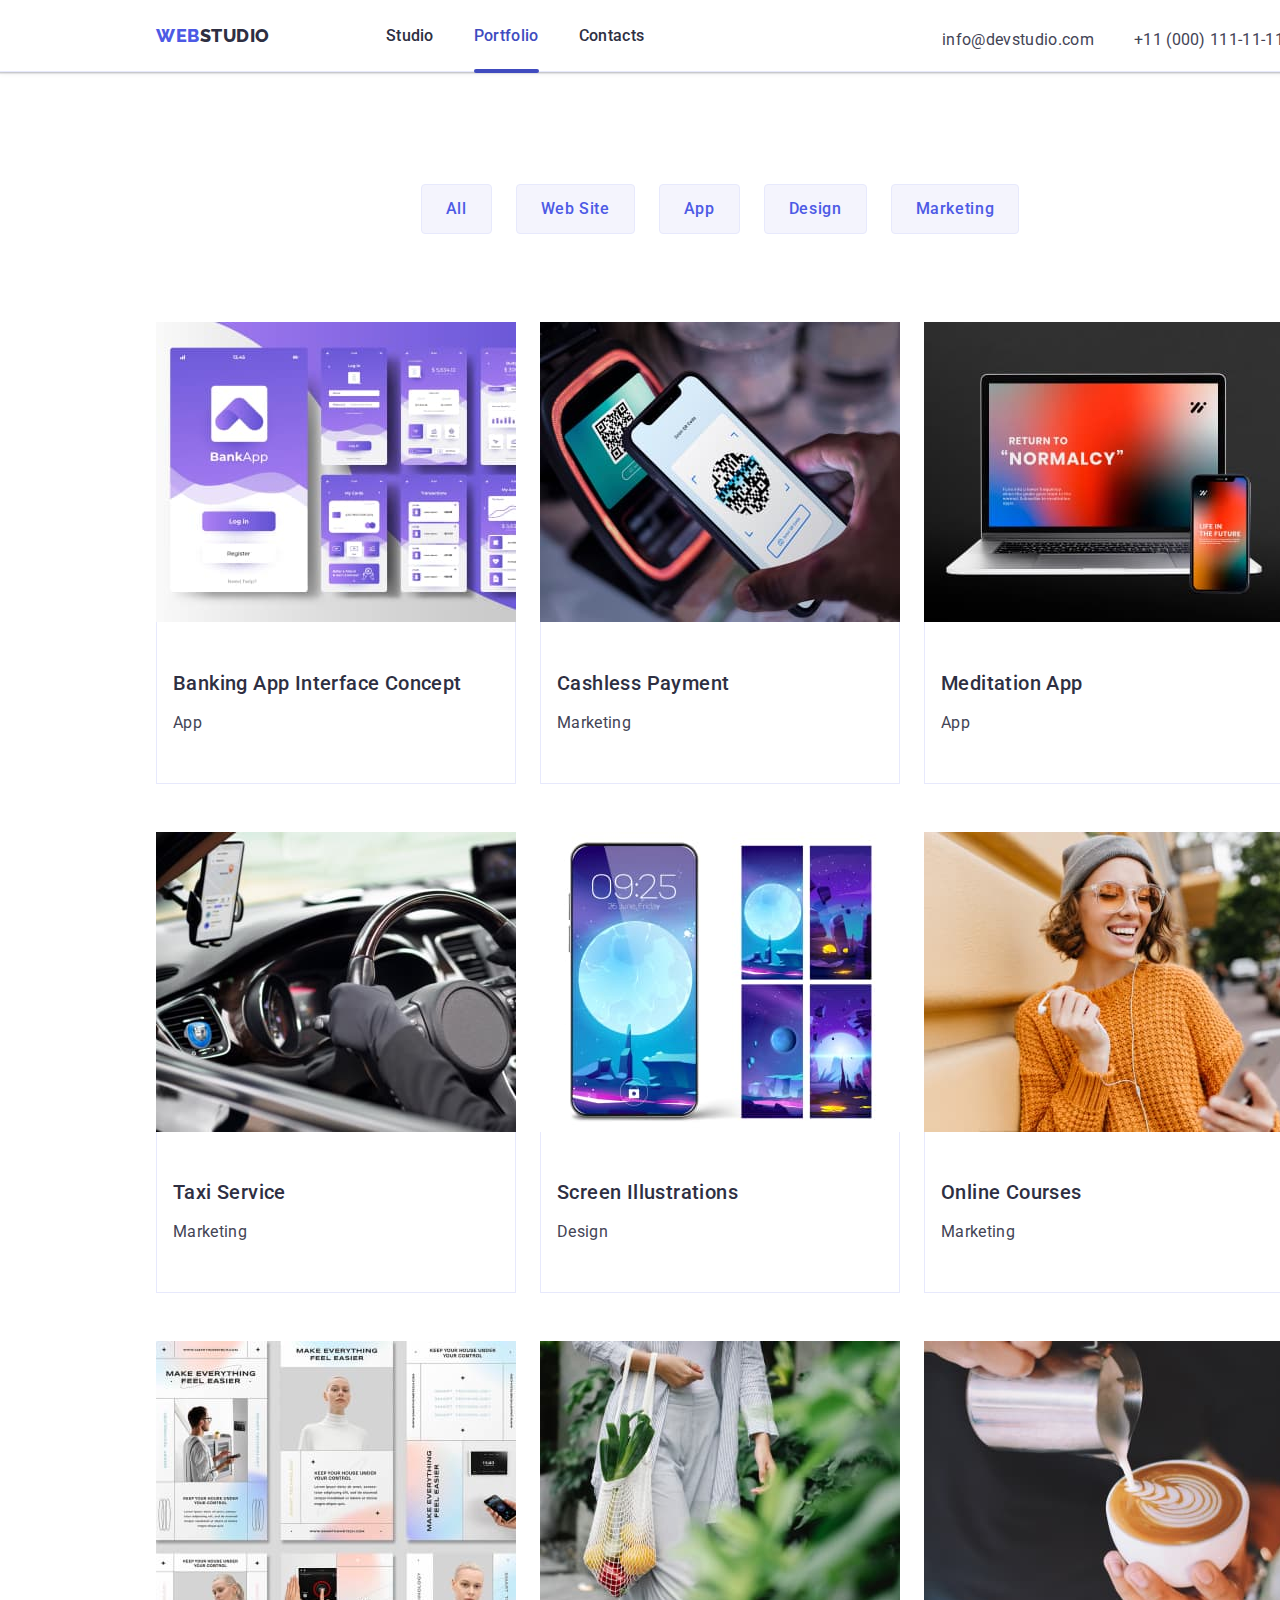
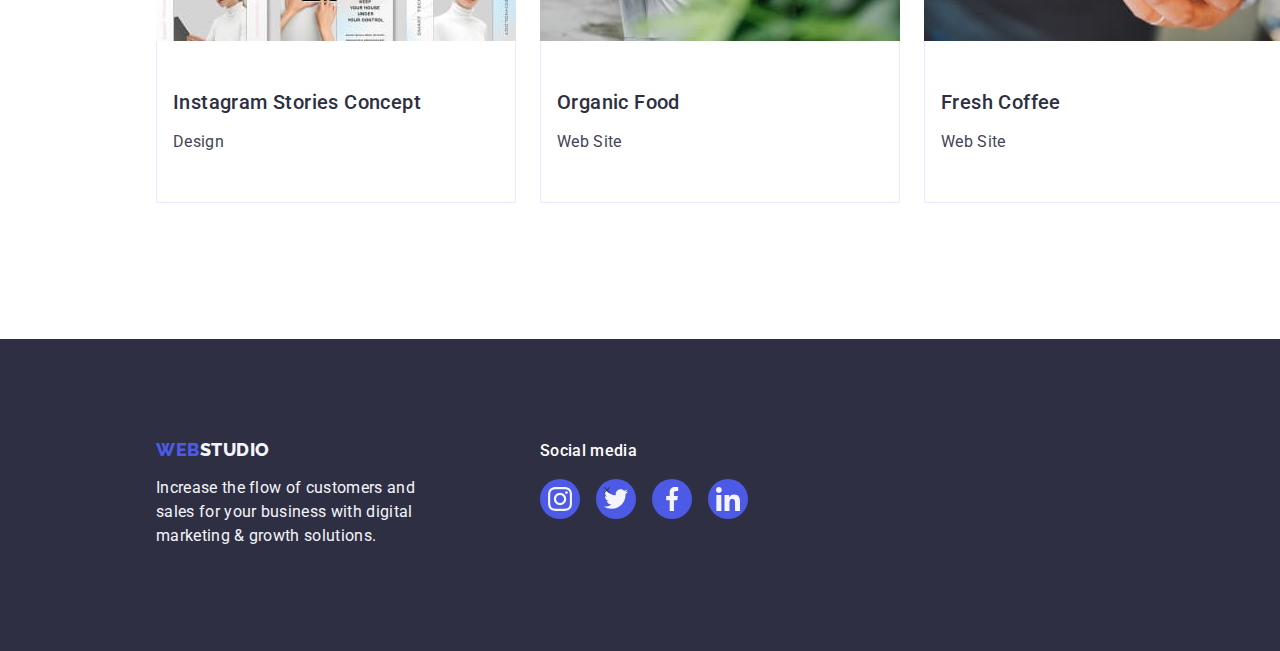
==== portfolio.html @ 0dc5b6ca "Initial commit" ====
<!DOCTYPE html>
<html lang="en">
   <head>
      <meta charset="UTF-8" />
      <meta name="viewport" content="width=device-width, initial-scale=1.0" />
      <link
         rel="stylesheet"
         href="https://cdnjs.cloudflare.com/ajax/libs/modern-normalize/1.0.0/modern-normalize.min.css"
      />
      <link rel="preconnect" href="https://fonts.gstatic.com" />
      <link rel="preconnect" href="https://fonts.googleapis.com" />
      <link rel="preconnect" href="https://fonts.gstatic.com" crossorigin />
      <link
         href="https://fonts.googleapis.com/css2?family=Raleway:wght@700&family=Roboto:wght@400;500;700;900&display=swap"
         rel="stylesheet"
      />
      <link rel="stylesheet" href="./css/style.css" />
      <title>Portfolio</title>
   </head>
   <body>
      <!-- Header -->
      <header class="header-section">
         <div class="header-container container">
            <nav class="nav-links">
               <!-- Logo -->
               <a class="logo link nav-logo" href="./index.html"
                  >Web<span class="logo-span-header">Studio</span></a
               >
               <!-- Navigation Menu -->
               <ul class="list nav-list">
                  <li>
                     <a class="nav-link link " href="./index.html">Studio</a>
                  </li>
                  <li>
                     <a class="nav-link link nav-link-active" href="./portfolio.html"
                        >Portfolio</a
                     >
                  </li>
                  <li>
                     <a class="nav-link link" href="">Contacts</a>
                  </li>
               </ul>
            </nav>
            <!-- Contacts -->
            <address class="contacts-address">
               <ul class="list contact-list">
                  <li>
                     <a class="contacts link" href="mailto:info@devstudio.com"
                        >info@devstudio.com</a
                     >
                  </li>
                  <li>
                     <a class="contacts link" href="tel:+110001111111"
                        >+11 (000) 111-11-11</a
                     >
                  </li>
               </ul>
            </address>
         </div>
      </header>
      <main>
         <section class="main-section">
            <div class="container">
               <h1 class="section-one-portfolio visually-hidden">Section 1</h1>
               <!-- Filters -->

               <ul class="filter-button-list list nav-buttons">
                  <li>
                     <button class="filter-button" type="button">All</button>
                  </li>
                  <li>
                     <button class="filter-button" type="button">
                        Web Site
                     </button>
                  </li>
                  <li>
                     <button class="filter-button" type="button">App</button>
                  </li>
                  <li>
                     <button class="filter-button" type="button">Design</button>
                  </li>
                  <li>
                     <button class="filter-button" type="button">
                        Marketing
                     </button>
                  </li>
               </ul>

               <!-- Row 1 -->

               <ul class="project-list list project-container">
                  <li class="project-card">
                     <a class="project-link link" href="">
                        <div class="card-div">
                           <img
                           src="./images/interface.jpg"
                           alt="interface"
                           width="360"
                        />
                        <p class="card-paragraph">14 Stylish and User-Friendly App Design Concepts · Task Manager App · Calorie Tracker App · Exotic Fruit Ecommerce App · Cloud Storage App</p>
                        </div>
                        <div class="project-description">
                           <h2 class="project-field">
                              Banking App Interface Concept
                           </h2>
                           <p class="project-type">App</p>
                        </div>
                     </a>
                  </li>
                  <li class="project-card">
                     <a class="project-link link" href="">
                        <div class="card-div">
                        <img
                           src="./images/payment.jpg"
                           alt="payment"
                           width="360"
                        />
                        <p class="card-paragraph">14 Stylish and User-Friendly App Design Concepts · Task Manager App · Calorie Tracker App · Exotic Fruit Ecommerce App · Cloud Storage App</p>
                     </div>
                        <div class="project-description">
                           <h2 class="project-field">Cashless Payment</h2>
                           <p class="project-type">Marketing</p>
                        </div>
                     </a>
                  </li>

                  <li class="project-card">
                     <a class="project-link link" href="">
                        <div class="card-div">
                        <img
                           src="./images/meditation-app.jpg"
                           alt="meditation-app"
                           width="360"
                        />
                        <p class="card-paragraph">14 Stylish and User-Friendly App Design Concepts · Task Manager App · Calorie Tracker App · Exotic Fruit Ecommerce App · Cloud Storage App</p>
                     </div>
                        <div class="project-description">
                           <h2 class="project-field">Meditation App</h2>
                           <p class="project-type">App</p>
                        </div>
                     </a>
                  </li>

                  <!-- Row 2 -->

                  <li class="project-card">
                     <a class="project-link link" href="">
                        <div class="card-div">
                        <img
                           src="./images/taxi-service.jpg"
                           alt="taxi-service"
                           width="360"
                        />
                        <p class="card-paragraph">14 Stylish and User-Friendly App Design Concepts · Task Manager App · Calorie Tracker App · Exotic Fruit Ecommerce App · Cloud Storage App</p>
                     </div>
                        <div class="project-description">
                           <h2 class="project-field">Taxi Service</h2>
                           <p class="project-type">Marketing</p>
                        </div>
                     </a>
                  </li>
                  <li class="project-card">
                     <a class="project-link link" href="">
                        <div class="card-div">
                        <img
                           src="./images/screen-illustrations.jpg"
                           alt="screen-illustrations"
                           width="360"
                        />
                        <p class="card-paragraph">14 Stylish and User-Friendly App Design Concepts · Task Manager App · Calorie Tracker App · Exotic Fruit Ecommerce App · Cloud Storage App</p>
                     </div>
                        <div class="project-description">
                           <h2 class="project-field">Screen Illustrations</h2>
                           <p class="project-type">Design</p>
                        </div>
                     </a>
                  </li>
                  <li class="project-card">
                     <a class="project-link link" href="">
                        <div class="card-div">
                        <img
                           src="./images/online-courses.jpg"
                           alt="online-courses"
                           width="360"
                        />
                        <p class="card-paragraph">14 Stylish and User-Friendly App Design Concepts · Task Manager App · Calorie Tracker App · Exotic Fruit Ecommerce App · Cloud Storage App</p>
                     </div>
                        <div class="project-description">
                           <h2 class="project-field">Online Courses</h2>
                           <p class="project-type">Marketing</p>
                        </div>
                     </a>
                  </li>

                  <!-- Row 3 -->

                  <li class="project-card">
                     <a class="project-link link" href="">
                        <div class="card-div">
                        <img
                           src="./images/insta-stories.jpg"
                           alt="insta-stories"
                           width="360"
                        />
                        <p class="card-paragraph">14 Stylish and User-Friendly App Design Concepts · Task Manager App · Calorie Tracker App · Exotic Fruit Ecommerce App · Cloud Storage App</p>
                     </div>
                        <div class="project-description">
                           <h2 class="project-field">
                              Instagram Stories Concept
                           </h2>
                           <p class="project-type">Design</p>
                        </div>
                     </a>
                  </li>
                  <li class="project-card">
                     <a class="project-link link" href="">
                        <div class="card-div">
                        <img
                           src="./images/organic-food.jpg"
                           alt="organic-food"
                           width="360"
                        />
                        <p class="card-paragraph">14 Stylish and User-Friendly App Design Concepts · Task Manager App · Calorie Tracker App · Exotic Fruit Ecommerce App · Cloud Storage App</p>
                     </div>
                        <div class="project-description">
                           <h2 class="project-field">Organic Food</h2>
                           <p class="project-type">Web Site</p>
                        </div>
                     </a>
                  </li>
                  <li class="project-card">
                     <a class="project-link link" href="">
                        <div class="card-div">
                        <img
                           src="./images/coffee.jpg"
                           alt="coffee"
                           width="360"
                        />
                        <p class="card-paragraph">14 Stylish and User-Friendly App Design Concepts · Task Manager App · Calorie Tracker App · Exotic Fruit Ecommerce App · Cloud Storage App</p>
                     </div>
                        <div class="project-description">
                           <h2 class="project-field">Fresh Coffee</h2>
                           <p class="project-type">Web Site</p>
                        </div>
                     </a>
                  </li>
               </ul>
            </div>
         </section>
      </main>
      <footer class="footer-section footer-container">
         <!-- Logo footer -->
         <div class="container footer-div">
            <div class="container first-footer-element">
               <a class="logo link footer-logo" href="./index.html"
                  >Web<span class="logo-span-footer">Studio</span></a
               >
               <!-- Footer Text -->
               <p class="footer-text">
                  Increase the flow of customers and sales for your business
                  with digital marketing & growth solutions.
               </p>
            </div>
            <div
               class="container footer-social-media-container second-footer-element"
            >
               <p class="footer-social-media-title">Social media</p>
               <ul class="footer-social-media-list">
                  <li class="footer-social-media-icon">
                     <a href="" class="footer-social-media-link">
                        <svg width="24" height="24" class="footer-svg">
                           <use href="./images/icons.svg#icon-instagram"></use>
                        </svg>
                     </a>
                  </li>
                  <li class="footer-social-media-icon">
                     <a href="" class="footer-social-media-link">
                        <svg width="24" height="24" class="footer-svg">
                           <use href="./images/icons.svg#icon-twitter"></use>
                        </svg>
                     </a>
                  </li>
                  <li class="footer-social-media-icon">
                     <a href="" class="footer-social-media-link">
                        <svg width="24" height="24" class="footer-svg">
                           <use href="./images/icons.svg#icon-facebook"></use>
                        </svg>
                     </a>
                  </li>
                  <li class="footer-social-media-icon">
                     <a href="" class="footer-social-media-link">
                        <svg width="24" height="24" class="footer-svg">
                           <use href="./images/icons.svg#icon-linkedin"></use>
                        </svg>
                     </a>
                  </li>
               </ul>
            </div>
         </div>
      </footer>
      <div class="modal-div is-hidden" data-modal-open>
         <div class="modal">
            <button class="modal-button" type="button" data-modal-close>
               <svg class="modal-svg" width="8" height="8">
                  <use href="./images/icons.svg#icon"></use>
               </svg>
            </button>
         </div>
         </div>
         <script src="./js/modal.js"></script>
   </body>
</html>
---- css/style.css ----
*,
*::before,
*::after {
   box-sizing: border-box;
  
}

:root {
   --white: #ffffff;
   --cornflower: #e7e9fc;
   --cloud: #f4f4fd;
   --iris: #4d5ae5;
   --navy-blue: #2e2f42;
   --slate: #434455;
   --ocean: #404bbf;
   --light-slate: #8e8f99;
}

body {
   font-family: "Roboto", sans-serif;
   color: #434455;
   background-color: var(--white);
   width: 1440px;
}

img {
   display: block;
}

svg {
   display: block;
}

.visually-hidden {
   position: absolute;
   width: 1px;
   height: 1px;
   margin: -1px;
   border: 0;
   padding: 0;
   white-space: nowrap;
   clip-path: inset(100%);
   clip: rect(0, 0, 0, 0);
   overflow: hidden;
}

.container {
   width: 1158px;
   margin: 0 auto;
   padding: 0 15px;
}

.header-section {
   border-bottom: 1px solid #e7e9fc;
   width: 1440px;
   height: 72px;
   box-shadow: 0px 2px 1px rgba(46, 47, 66, 0.08),
      0px 1px 1px rgba(46, 47, 66, 0.16), 0px 1px 6px rgba(46, 47, 66, 0.08);
}

.header-container {
   display: flex;
   padding: 24px 156px;
   justify-content: space-between;
   border-bottom: 1px solid var(--CORNFLOWER, #e7e9fc);
   background: var(--WHITE, #fff);
   width: 1440px;
   height: 72px;
}

.nav-logo {
   padding-top: 25.5px;
   padding-bottom: 25.5px;
   align-self: center;
   justify-content: center;
   margin-right: 76px;
}

.nav-links {
   display: flex;
   align-items: center;
   justify-content: center;
}

.nav-list {
   display: flex;
   padding-top: 24px;
   padding-bottom: 24px;
   gap: 40px;
   margin-right: 40px;
}

.nav-list:last-child {
   margin-right: 0;
}

.logo {
   color: var(--IRIS, #4d5ae5);
   font-family: "Raleway", sans-serif;
   font-size: 18px;
   font-style: normal;
   font-weight: 800;
   line-height: 1.17;
   /* 116.667% */
   letter-spacing: 0.54px;
   text-transform: uppercase;
   align-items: center;
   justify-content: center;
}

.logo-span-header {
   color: var(--navy-blue);
}

.nav-link {
   color: var(--NAVY-BLUE, #2e2f42);
   font-family: "Roboto", sans-serif;
   font-size: 16px;
   font-weight: 500;
   line-height: 150%;
   /* 150% */
   letter-spacing: 0.32px;
   text-decoration: none;
   padding: 24px 0;
   transition: color 250ms cubic-bezier(0.4, 0, 0.2, 1);
   display: flex;
}

.nav-link:hover,
.nav-link:focus,
.nav-link:active {
   color: var(--ocean);
   position: relative;
   transition: transform 250ms cubic-bezier(0.4, 0, 0.2, 1);
}

.nav-link-active {
   color: var(--ocean);
   position: relative;
}

.nav-link-active::after {
   content: '';
   position: absolute;
   left: 0;
   bottom: -1px;
   height: 4px;
   background-color: #404bbf;
   border-radius: 2px;
   display: block;
   width: 100%;
}

.list {
   list-style-type: none;
}
.link {
   text-decoration: none;
}

.contacts-address {
   display: flex;
   font-style: normal;
   justify-content: center;
}

.contacts {
   color: var(--SLATE, #434455);
   font-family: "Roboto", sans-serif;
   font-size: 16px;
   font-style: normal;
   font-weight: 400;
   line-height: 150%;
   /* 150% */
   letter-spacing: 0.32px;
   align-self: center;
   transition: color 250ms cubic-bezier(0.4, 0, 0.2, 1);
}

.contacts:hover,
.contacts:focus {
   color: var(--ocean);
   text-decoration: none;
   transition: transform 250ms cubic-bezier(0.4, 0, 0.2, 1);
}

.contact-list {
   display: flex;
   justify-content: center;
   align-items: center;
   gap: 40px;
   margin-bottom: 72px;
   border-radius: 4px;
}

.hero-section {
   background-image: linear-gradient(
         rgba(46, 47, 66, 0.7),
         rgba(46, 47, 66, 0.7)
      ),
      url(../images/backgroud-image.jpg);
   background-size: cover;
   text-align: center;
   gap: 48px;
   padding: 188px 0;
   max-width: 1440px;
   background-repeat: no-repeat;
   background-position: center;
}

.hero-title {
   color: #ffffff;
   font-weight: 700;
   font-size: 56px;
   line-height: 1.07em;
   text-align: center;
   letter-spacing: 1.12px;
   margin: 0 auto;
   max-width: 496px;
   padding-bottom: 48px;
}

.hero-button {
   font-family: "Roboto", sans-serif;
   color: #ffffff;
   background-color: #4d5ae5;
   font-size: 16px;
   font-weight: 500;
   line-height: 1.5em;
   letter-spacing: 0.04em;
   cursor: pointer;
   display: block;
   min-width: 169px;
   height: 56px;
   border-radius: 4px;
   border: none;
   margin: 0 auto;
   transition: background-color 250ms cubic-bezier(0.4, 0, 0.2, 1);
}

.hero-button:hover,
.hero-button:focus {
   background: var(--ocean);
   transition: transform 250ms cubic-bezier(0.4, 0, 0.2, 1);
}

.section-one-container {
   display: flex;
   flex-direction: row;
   padding: 94px 156px;
   width: 1128px;
   gap: 24px;
   justify-content: center;
   align-items: center;
}

.section-one-icon {
   border-radius: 4px;
   background: var(--CLOUD, #f4f4fd);
   width: 264px;
   height: 112px;
   display: flex;
   justify-content: center;
   align-items: center;
   padding: 24px 100px;
   margin-bottom: 8px;
}

.section-one-item {
   display: flex;
   width: 100%;
   min-width: 264px;
   flex-direction: column;
   align-items: flex-start;
   gap: 8px;
}

.section-one-studio {
   color: var(--NAVY-BLUE, #2e2f42);
   text-align: center;
   font-family: "Roboto", sans-serif;
   font-size: 36px;
   line-height: 111.111%;
   /* 111.111% */
   letter-spacing: 0.72px;
   text-transform: capitalize;
}

.section-one-subtitle {
   color: var(--NAVY-BLUE, #2e2f42);
   font-family: "Roboto", sans-serif;
   font-size: 20px;
   font-weight: 500;
   line-height: 120%;
   /* 120% */
   letter-spacing: 0.4px;
   width: 264px;
   margin-bottom: 8px;
}

.section-one-text {
   color: var(--SLATE, #434455);
   font-family: "Roboto", sans-serif;
   line-height: 150%;
   /* 150% */
   letter-spacing: 0.32px;
   margin-top: 0px;
}

.section-two-container {
   display: flex;
   flex-direction: row;
   width: 1128px;
   gap: 24px;
   justify-content: center;
   align-items: center;
   padding-bottom: 120px;
   padding-left: 156px;
   padding-right: 156px;
}

.section-two-item {
   width: 360px;
   height: 300px;
   border: 1px solid var(--CORNFLOWER, #e7e9fc);
   display: inline-flex;
   flex-direction: column;
   align-items: flex-start;
}

.section-two-title {
   color: var(--NAVY-BLUE, #2e2f42);
   text-align: center;
   font-family: "Roboto", sans-serif;
   font-size: 36px;
   line-height: 111.111%;
   /* 111.111% */
   letter-spacing: 0.72px;
   text-transform: capitalize;
   margin-bottom: 72px;
}

.third-section {
   background: var(--cloud);
   padding: 105px 141px;
}

.section-three-title {
   color: var(--navy-blue);
   font-size: 36px;
   font-weight: 700;
   line-height: 1.11;
   letter-spacing: 0.72px;
   text-align: center;
   text-transform: capitalize;
   margin-bottom: 72px;
}

.section-three-container {
   display: flex;
   flex-direction: row;
   gap: 24px;
   padding-inline-start: 0px;
   padding-left: 0px;
}

.team-member-card {
   background: var(--WHITE, #fff);
   width: 264px;
}

.section-three-item {
   display: inline-flex;
   padding-bottom: 32px;
   flex-direction: column;
   justify-content: center;
   align-items: center;
   border-radius: 0px 0px 4px 4px;
   background: var(--WHITE, #fff);
   box-shadow: 0px 2px 1px 0px rgba(46, 47, 66, 0.08),
      0px 1px 1px 0px rgba(46, 47, 66, 0.16),
      0px 1px 6px 0px rgba(46, 47, 66, 0.08);
   flex-basis: calc((100% - 72px) / 4);
}

.team-member-description {
   padding: 32px 0;
   display: flex;
   width: 232px;
   flex-direction: column;
   justify-content: center;
   align-items: center;
}

.team-member-name {
   color: var(--NAVY-BLUE, #2e2f42);
   text-align: center;
   font-family: "Roboto", sans-serif;
   font-size: 20px;
   font-weight: 500;
   line-height: 1.2;
   letter-spacing: 0.4px;
   margin-bottom: 0;
}

.team-member-job {
   color: var(--SLATE, #434455);
   text-align: center;
   font-family: "Roboto", sans-serif;
   line-height: 150%;
   /* 150% */
   letter-spacing: 0.32px;
}

.team-member-social-media-list {
   display: flex;
   gap: 24px;
   flex-shrink: 0;
   justify-content: center;
   align-items: center;
   padding-left: 16px;
   padding-right: 16px;
}

.team-member-social-media-icon {
   width: 40px;
   height: 40px;
}

.social-media-link {
   width: 100%;
   height: 100%;
   background-color: var(--iris);
   border-radius: 50%;
   display: flex;
   align-items: center;
   justify-content: center;
   transition: background-color 250ms cubic-bezier(0.4, 0, 0.2, 1);
}

.svg-icon {
   fill: var(--cloud);
}

.social-media-link:hover,
.social-media-link:focus {
   background-color: #404bbf;
   transition: transform 250ms cubic-bezier(0.4, 0, 0.2, 1);
}

.fourth-section {
   background-color: var(--white);
   padding: 120px 0;
   min-width: 1128px;
   min-height: 200px;
}

.section-four-title {
   color: var(--NAVY-BLUE, #2e2f42);
   text-align: center;
   font-family: "Roboto", sans-serif;
   font-size: 36px;
   line-height: 111.111%;
   /* 111.111% */
   letter-spacing: 0.72px;
   text-transform: capitalize;
   margin-bottom: 72px;
   margin-top: 0;
}

.section-four-container {
   display: flex;
   flex-direction: row;
   gap: 24px;

   justify-content: center;
   align-items: center;
   padding-left: 0px;
   margin-top: 0px;
   margin-bottom: 0px;
}

.section-four-item {
   width: 168px;
   height: 88px;
}

.client-link {
   width: 100%;
   height: 100%;
   border: 1px solid #8e8f99;
   border-radius: 4px;
   display: flex;
   justify-content: center;
   align-items: center;
   color: var(--light-slate);
   transition: border-color 250ms cubic-bezier(0.4, 0, 0.2, 1), color 250ms cubic-bezier(0.4, 0, 0.2, 1);
}

.client-link:hover,
.client-link:focus {
   border-color: #404bbf;
   color: #404bbf;
   transition: transform 250ms cubic-bezier(0.4, 0, 0.2, 1);
}

.client-icon {
   fill: currentColor;
   width: 104px;
   height: 56px;
}

.section-one-portfolio {
   color: var(--NAVY-BLUE, #2e2f42);
   font-family: "Roboto", sans-serif;
   font-size: 36px;
   line-height: 111.111%;
   /* 111.111% */
   letter-spacing: 0.72px;
   text-transform: capitalize;
   padding-top: 0;
}

.filter-button-list {
   display: flex;
   padding: 96px 0 72px 0;
   align-items: center;
   justify-content: center;
   gap: 24px;
}

.filter-button {
   color: var(--IRIS, #4d5ae5);
   background: var(--CLOUD, #f4f4fd);
   font-family: "Roboto", sans-serif;
   font-size: 16px;
   font-weight: 500;
   line-height: 150%;
   /* 150% */
   letter-spacing: 0.64px;
   cursor: pointer;
   border-radius: 4px;
   border: 1px solid var(--CORNFLOWER, #e7e9fc);
   background: var(--CLOUD, #f4f4fd);
   padding: 12px 24px;
   transition: color 250ms cubic-bezier(0.4, 0, 0.2, 1), background-color 250ms cubic-bezier(0.4, 0, 0.2, 1), border-color 250ms cubic-bezier(0.4, 0, 0.2, 1), box-shadow 250ms cubic-bezier(0.4, 0, 0.2, 1);
}

.filter-button:hover,
.filter-button:focus {
   color: var(--WHITE, #fff);
   background: var(--OCEAN, #404bbf);
   border: 1px solid transparent;
   box-shadow: 0px 2px 2px 0px rgba(0, 0, 0, 0.12),
      0px 2px 1px 0px rgba(0, 0, 0, 0.08), 0px 3px 1px 0px rgba(0, 0, 0, 0.1);
      transition: transform 250ms cubic-bezier(0.4, 0, 0.2, 1);
}

.main-section {
   padding-top: 0px;
   padding-bottom: 120px;
   padding-left: 0;
   padding-right: 0;
}

.project-container {
   display: flex;
   flex-wrap: wrap;
   justify-content: center;
   column-gap: 24px;
   row-gap: 48px;
   padding: 0;
   justify-content: center;
}

.project-card {
   flex-basis: calc((100% - 48px) / 3);
}

.project-link {
   display: block;
   transition: box-shadow 250ms cubic-bezier(0.4, 0, 0.2, 1); 
}

.project-link:hover,
.project-link:focus {
   box-shadow: 0px 2px 1px 0px rgba(46, 47, 66, 0.08),
      0px 1px 1px 0px rgba(46, 47, 66, 0.16),
      0px 1px 6px 0px rgba(46, 47, 66, 0.08);
      transition: transform 250ms cubic-bezier(0.4, 0, 0.2, 1);
}

.card-div {
   position: relative;
   overflow: hidden;
}

.card-paragraph {
   position: absolute;
   top: 0;
   font-size: 16px;
   line-height: 1.5;
   letter-spacing: 0.02em;
   color: #f4f4fd;
   padding: 40px 32px;
   background-color: #4d5ae5;
   height: 100%;
   width: 100%;
   transform: translateY(100%);
   transition: transform 250ms cubic-bezier(0.4, 0, 0.2, 1);
   margin: 0;
}

.project-link:hover .card-paragraph{
   transform: translateY(0%);
}

.project-link:focus .card-paragraph{
   transform: translateY(0%);
}

.project-description {
   padding: 32px 16px;
   border: 1px solid #e7e9fc;
   border-top: none;
}

.project-field {
   color: var(--NAVY-BLUE, #2e2f42);
   font-family: "Roboto", sans-serif;
   font-size: 20px;
   font-weight: 500;
   line-height: 1.2;
   letter-spacing: 0.4px;
   margin-bottom: 8px;
}

.project-type {
   color: var(--SLATE, #434455);
   font-family: "Roboto", sans-serif;
   font-size: 16px;
   font-weight: 400;
   line-height: 150%;
   letter-spacing: 0.32px;
}

.footer-container {
   display: flex;
   flex-direction: column;
   padding: 100px 0;
   justify-content: center;
   flex-direction: row;
}

.footer-section {
   background: var(--NAVY-BLUE, #2e2f42);
   padding: 100px 0;
   width: 1440px;
   height: 312px;
   flex-shrink: 0;
   gap: 16px;
}

.footer-div {
   display: flex;
   align-items: baseline;
}

.first-footer-element {
   padding-left: 0px;
   margin-right: 120px;
   margin-left: 0px;
   max-width: 264px;
}

.second-footer-element {
   margin-left: 0px;
   padding-right: 0px;
   padding-left: 0px;
   max-width: 208px;
}

.footer-logo {
   font-family: "Raleway", sans-serif;
   font-size: 18px;
   font-weight: 800;
   line-height: 1.17;
   letter-spacing: 0.54px;
   text-transform: uppercase;
   text-decoration: none;
   display: inline-block;
   margin-bottom: 16px;
}

.footer-text {
   color: var(--cloud);
   font-family: "Roboto", sans-serif;
   letter-spacing: 0.32px;
   padding: 0;
   width: 264px;
   font-size: 16px;
   font-weight: 400;
   line-height: 1.5em;
   margin-top: 0;
}

.logo-span-footer {
   color: var(--CLOUD, #f4f4fd);
}

.footer-social-media-container {
   display: flex;
   flex-direction: column;
   align-items: flex-start;
   padding-inline-end: 0%;
}

.footer-social-media-title {
   color: var(--white);
   font-size: 16px;
   font-style: normal;
   font-weight: 500;
   line-height: 1.5;
   letter-spacing: 0.32px;
   margin-bottom: 16px;
   margin-top: 0;
}

.footer-social-media-list {
   display: flex;
   gap: 16px;
   padding-inline-start: 0;
   justify-content: center;
   list-style-type: none;
   padding: 0;
   margin: 0;
}

.footer-social-media-icon {
   width: 40px;
   height: 40px;
}

.footer-social-media-link {
   width: 100%;
   height: 100%;
   background-color: var(--iris);
   border-radius: 50%;
   display: flex;
   justify-content: center;
   align-items: center;
   transition: background-color 250ms cubic-bezier(0.4, 0, 0.2, 1);
}

.footer-social-media-link:hover,
.footer-social-media-link:focus {
   background-color: #31d0aa;
   transition: transform 250ms cubic-bezier(0.4, 0, 0.2, 1);
}

.footer-svg {
   fill: var(--cloud);
}

.modal-div {
   position: fixed;
   top: 0;
   left: 0;
   width: 100%;
   height: 100%;
   background-color: rgba(46, 47, 66, 0.4);
   transition: opacity 250ms cubic-bezier(0.4, 0, 0.2, 1), visibility 250ms cubic-bezier(0.4, 0, 0.2, 1);
     
 }

.is-hidden {
   opacity: 0;
   visibility: hidden;
   pointer-events: none;
 }

 .modal {
   position: absolute;
   top: 50%;
   left: 50%;
   transform: translate(-50%, -50%) scale(1);
   width: 408px;
   min-height: 584px;
   background: #fcfcfc;
   box-shadow: 0px 1px 1px rgba(0, 0, 0, 0.14), 0px 1px 3px rgba(0, 0, 0, 0.12), 0px 2px 1px rgba(0, 0, 0, 0.2); 
   border-radius: 4px;
   transition: transform 250ms cubic-bezier(0.4, 0, 0.2, 1);

 }

 .modal-button {
   position: absolute;
   top: 24px;
   right: 24px;
   width: 24px;
   height: 24px;
   border-radius: 50%;
   display: flex;
   align-items: center;
   justify-content: center;
   background-color: #e7e9fc;
   border: 1px solid rgba(0, 0, 0, 0.1);
   padding: 0;
   cursor: pointer;
   transition: background-color 250ms cubic-bezier(0.4, 0, 0.2, 1), border 250ms cubic-bezier(0.4, 0, 0.2, 1);
    }

.modal-button:hover,
.modal-button:focus {
   background-color: #404bbf;
   border: none;
   fill: #ffffff;
}

.modal-svg {
   transition: fill 250ms cubic-bezier(0.4, 0, 0.2, 1);
}
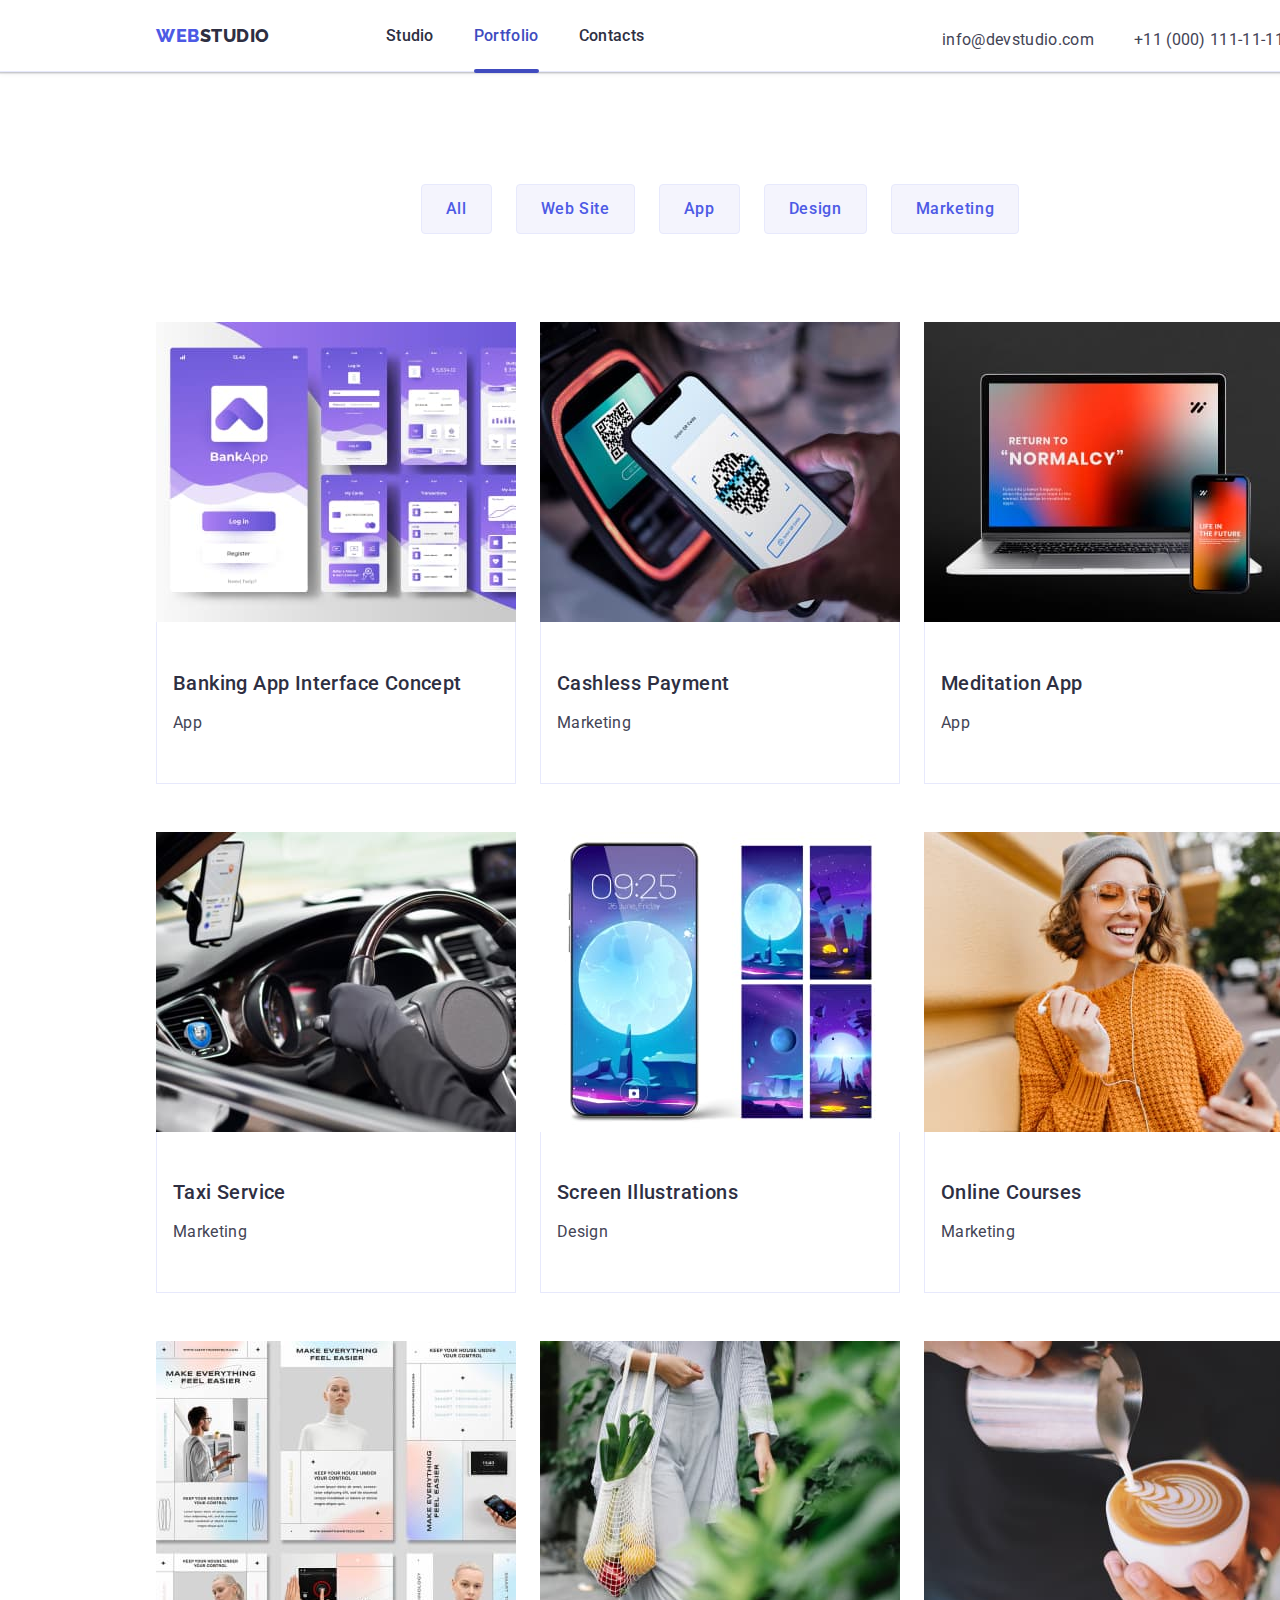
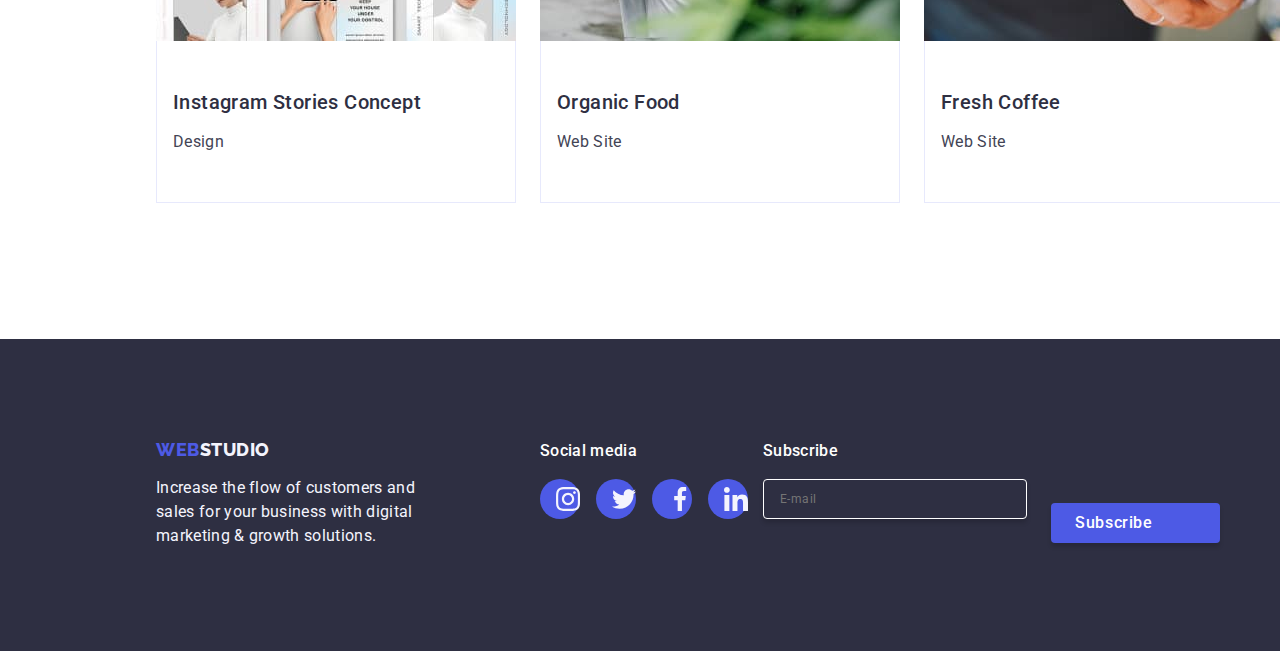
==== commit 3480c5e1: "footer portfolio" ====
--- a/portfolio.html
+++ b/portfolio.html
@@ -265,7 +265,7 @@
                class="container footer-social-media-container second-footer-element"
             >
                <p class="footer-social-media-title">Social media</p>
-               <ul class="footer-social-media-list">
+               <ul class="list footer-social-media-list">
                   <li class="footer-social-media-icon">
                      <a href="" class="footer-social-media-link">
                         <svg width="24" height="24" class="footer-svg">
@@ -296,7 +296,22 @@
                   </li>
                </ul>
             </div>
+            <div class="container footer-subscribe-container">
+               <p class="subscribe-title">Subscribe</p>
+               <form autocomplete="off" class=" subscribe-form">
+                  <label class="label">
+                     <input type="email" name="e-mail" class="subscribe-input" placeholder="E-mail">
+                  </label>
+                  <button class="subscribe-button" type="submit">Subscribe
+                     <svg width="24" height="24" class="footer-svg">
+                        <use href="./images/icons.svg#icon-subscribe"></use>
+                     </svg>
+                  </button>
+            
+               </form>
+                   
          </div>
+      </div>
       </footer>
       <div class="modal-div is-hidden" data-modal-open>
          <div class="modal">
--- a/css/style.css
+++ b/css/style.css
@@ -760,6 +760,8 @@
 
 .footer-svg {
    fill: var(--cloud);
+   margin-left: 16px;
+   
 }
 
 .modal-div {
@@ -770,6 +772,7 @@
    height: 100%;
    background-color: rgba(46, 47, 66, 0.4);
    transition: opacity 250ms cubic-bezier(0.4, 0, 0.2, 1), visibility 250ms cubic-bezier(0.4, 0, 0.2, 1);
+   padding: 72px 24px 24px 24px;
      
  }
 
@@ -790,6 +793,7 @@
    box-shadow: 0px 1px 1px rgba(0, 0, 0, 0.14), 0px 1px 3px rgba(0, 0, 0, 0.12), 0px 2px 1px rgba(0, 0, 0, 0.2); 
    border-radius: 4px;
    transition: transform 250ms cubic-bezier(0.4, 0, 0.2, 1);
+    padding: 72px 24px 24px 24px;
 
  }
 
@@ -808,13 +812,20 @@
    padding: 0;
    cursor: pointer;
    transition: background-color 250ms cubic-bezier(0.4, 0, 0.2, 1), border 250ms cubic-bezier(0.4, 0, 0.2, 1);
+   fill: var(--CORNFLOWER, #E7E9FC);
+   stroke-width: 1px;
+   stroke: rgba(0, 0, 0, 0.10);
+   fill: #2E2F42;
     }
 
 .modal-button:hover,
-.modal-button:focus {
+.modal-button:focus,
+.modal-button:active {
    background-color: #404bbf;
    border: none;
-   fill: #ffffff;
+   color: white;
+   fill: white;
+   
 }
 
 .modal-svg {
@@ -822,3 +833,312 @@
 }
 
 
+
+.contact-form-title {
+   width: 360px;
+   color: var(--navy-blue);
+   text-align: center;
+   font-family: "Roboto", sans-serif;
+   font-size: 16px;
+   font-style: normal;
+   font-weight: 500;
+   line-height: 1.5;
+   letter-spacing: 0.02em;
+   margin-bottom: 16px;
+}
+
+.contact-form-group {
+   display: flex;
+   width: 100%;
+   flex-direction: column;
+   align-items: flex-start;
+   gap: 8px;
+   border-radius: 4px;
+   margin-bottom: 8px
+}
+
+.contact-form-group>* {
+   flex-grow: 1;
+}
+
+.contact-form-element {
+   color: var(--navy-blue);
+   font-family: "Roboto", sans-serif;
+   font-size: 18px;
+   font-style: normal;
+   font-weight: 600;
+   line-height: normal;
+   letter-spacing: 1.1px;
+   text-transform: uppercase;
+   background: none;
+   border: 1px solid var(--NAVY-BLUE-modal, rgba(46, 47, 66, 0.40));
+   width: 360px;
+   height: 40px;
+   border-radius: 4px;
+   padding-left: 38px;
+   outline: transparent;
+   transition: border-color 250ms cubic-bezier(0.4, 0, 0.2, 1); 
+}
+
+.contact-form-element:focus {
+   border-color: #4D5AE5;
+}
+
+.comment-div{
+   margin-bottom: 16px;
+   
+}
+
+.contact-form-element-textarea{
+   resize: none;
+   width: 100%;
+   height: 120px;
+   overflow: hidden;
+   font-size: 12px;
+   line-height: 1.17;
+   letter-spacing: 0.04em;
+   color: rgba(46, 47, 66, 0.4);
+   border: 1px solid rgba(46, 47, 66, 0.4);
+   border-radius: 4px;
+   background-color: transparent;
+   padding: 8px 16px;
+   outline: transparent;
+   transition: fill 250ms cubic-bezier(0.4, 0, 0.2, 1);
+}
+
+.contact-form-element-textarea:focus {
+   border-color: #4D5AE5;
+}
+
+.contact-form-element::placeholder {
+   color: var(--NAVY-BLUE-modal, rgba(46, 47, 66, 0.40));
+   font-family: "Roboto", sans-serif;
+   font-size: 12px;
+   font-style: normal;
+   font-weight: 400;
+   line-height: 14px; 
+   letter-spacing: 0.48px;
+   padding: 8px 287px 98px 16px;
+   text-transform: capitalize;
+   display: flex;
+   text-wrap:nowrap;
+}
+
+.form-element {
+   gap: 4px; 
+   position: relative;
+}
+
+.label {
+   color: var(--LIGHT-SLATE, #8E8F99);
+font-family: "Roboto", sans-serif;
+font-size: 12px;
+font-style: normal;
+font-weight: 400;
+line-height: 1.17;
+letter-spacing: 0.48px;
+margin-bottom: 4px;
+}
+
+.send-button {
+   display: block;
+   padding: 16px 32px;
+   gap: 10px;
+   border-radius: 4px;
+   background: var(--IRIS, #4D5AE5);
+   box-shadow: 0px 4px 4px 0px rgba(0, 0, 0, 0.15);
+   color: white;
+   text-align: center;
+   font-family: "Roboto", sans-serif;
+   font-size: 16px;
+   font-style: normal;
+   font-weight: 500;
+   line-height: 24px; 
+   letter-spacing: 0.64px;
+   align-items: flex-start;
+   height: 56px;
+   justify-content: center;
+   align-self: center;
+   margin-top: 24px;
+   cursor: pointer;
+   transition: background-color 250ms cubic-bezier(0.4, 0, 0.2, 1);
+   border: none;
+   min-width: 169px;
+
+}
+
+.form-agreement-text {
+   color: var(--LIGHT-SLATE, #8E8F99);
+   font-family: "Roboto", sans-serif;
+   font-size: 12px;
+   font-style: normal;
+   font-weight: 400;
+   line-height: 14px; 
+   letter-spacing: 0.48px;
+   margin: 0;
+}
+
+.privacy-policy-span {
+   color: var(--IRIS, #4D5AE5);
+   font-family: "Roboto", sans-serif;
+   font-size: 12px;
+   font-style: normal;
+   font-weight: 400;
+   line-height: 16px;
+   letter-spacing: 0.48px;
+   text-decoration-line: underline;
+   width: 16;
+   height: 16px;
+   border: 1px solid rgba(46, 47, 66, 0.4);
+   border-radius: 2px;
+   transition: background-colour 250ms cubic-bezier(0.4, 0, 0.2, 1), border 250ms cubic-bezier(0.4, 0, 0.2, 1), fill 250ms cubic-bezier(0.4, 0, 0.2, 1), fill 250ms cubic-bezier(0.4, 0, 0.2, 1); 
+   display: inline-flex;
+   align-items: center;
+   justify-content: center;
+   fill: transparent;
+   
+
+
+}
+
+.privacy-policy-link{
+   color: var(--iris);
+}
+
+.privacy-policy-agreement {
+   display: flex;
+   gap: 8px;
+   margin-bottom: 24px
+}
+
+.privacy-policy {
+   display: block;
+}
+
+.privacy-policy{
+   font-size: 12px;
+   line-height: 1.17;
+   letter-spacing: 0.04em;
+   color: var(--light-slate);
+
+}
+
+.checkbox-div{
+   margin-bottom: 24px;
+}
+
+.checkbox-input{
+
+
+}
+
+.checkbox-svg{
+
+}
+
+#user-privacy:checked + .privacy-policy .privacy-policy-span {
+   background-color: var(--ocean);
+   border: none;
+   fill: var(--cloud)
+}
+
+
+.input-svg {
+   position: absolute;
+   top: 50%;
+   transform: translateY(-50%);
+   left: 16px;
+   transition: fill 250ms cubic-bezier(0.4, 0, 0.2, 1);
+}
+
+.contact-form-element:focus + .input-svg {
+   fill: #4D5AE5;
+}
+
+.subscribe-form {
+   display: flex;
+   gap: 24px;
+}
+
+.subscribe-title{
+   color: var(--white);
+   font-size: 16px;
+   font-style: normal;
+   font-weight: 500;
+   line-height: 1.5;
+   letter-spacing: 0.32px;
+   margin-bottom: 16px;
+   margin-top: 0;
+   padding: 0;
+   margin: 0;
+   padding-inline-start: 0;
+   justify-content: center;
+   align-items: center;
+   margin-bottom: 16px;
+
+
+}
+
+.subscribe-button {
+   display: inline-flex;
+   padding: 16px 32px;
+   gap: 10px;
+   border-radius: 4px;
+   background: var(--IRIS, #4D5AE5);
+   box-shadow: 0px 4px 4px 0px rgba(0, 0, 0, 0.15);
+   color: white;
+   text-align: center;
+   font-family: "Roboto", sans-serif;
+   font-size: 16px;
+   font-style: normal;
+   font-weight: 500;
+   line-height: 24px; 
+   letter-spacing: 0.64px;
+   align-items: flex-start;
+   width: 169px;
+   height: 56px;
+   justify-content: left;
+   align-self: center;
+   margin-top: 24px;
+}
+
+.subscribe-input {
+   width: 264px;
+   height: 40px;
+   flex-shrink: 0;
+   border-radius: 4px;
+   border: 1px solid #ffffff;
+   box-shadow: 0px 4px 4px 0px rgba(0, 0, 0, 0.15);
+   background: var(--NAVY-BLUE, #2E2F42);
+   background-color: transparent;
+   font-size: 12px;
+   line-height: 1.5;
+   letter-spacing: 0.04em;
+   padding-left: 16px;
+   color: #ffffff;
+}
+
+
+.subscribe-button {
+   display: flex;
+   padding: 8px 24px;
+   justify-content: center;
+   align-items: center;
+   gap: 16px;
+   border-radius: 4px;
+   background: var(--IRIS, #4D5AE5);
+   min-width: 165px;
+   height: 40px;
+   font-family: "Roboto", sans-serif;
+   font-size: 16px;
+   font-weight: 500;
+   line-height: 1.5;
+   letter-spacing: 0.04em;
+   color: #ffffff;
+   cursor: pointer;
+   background-color: #4D5AE5;
+   border: none;
+   border-radius: 4px;
+
+}
+
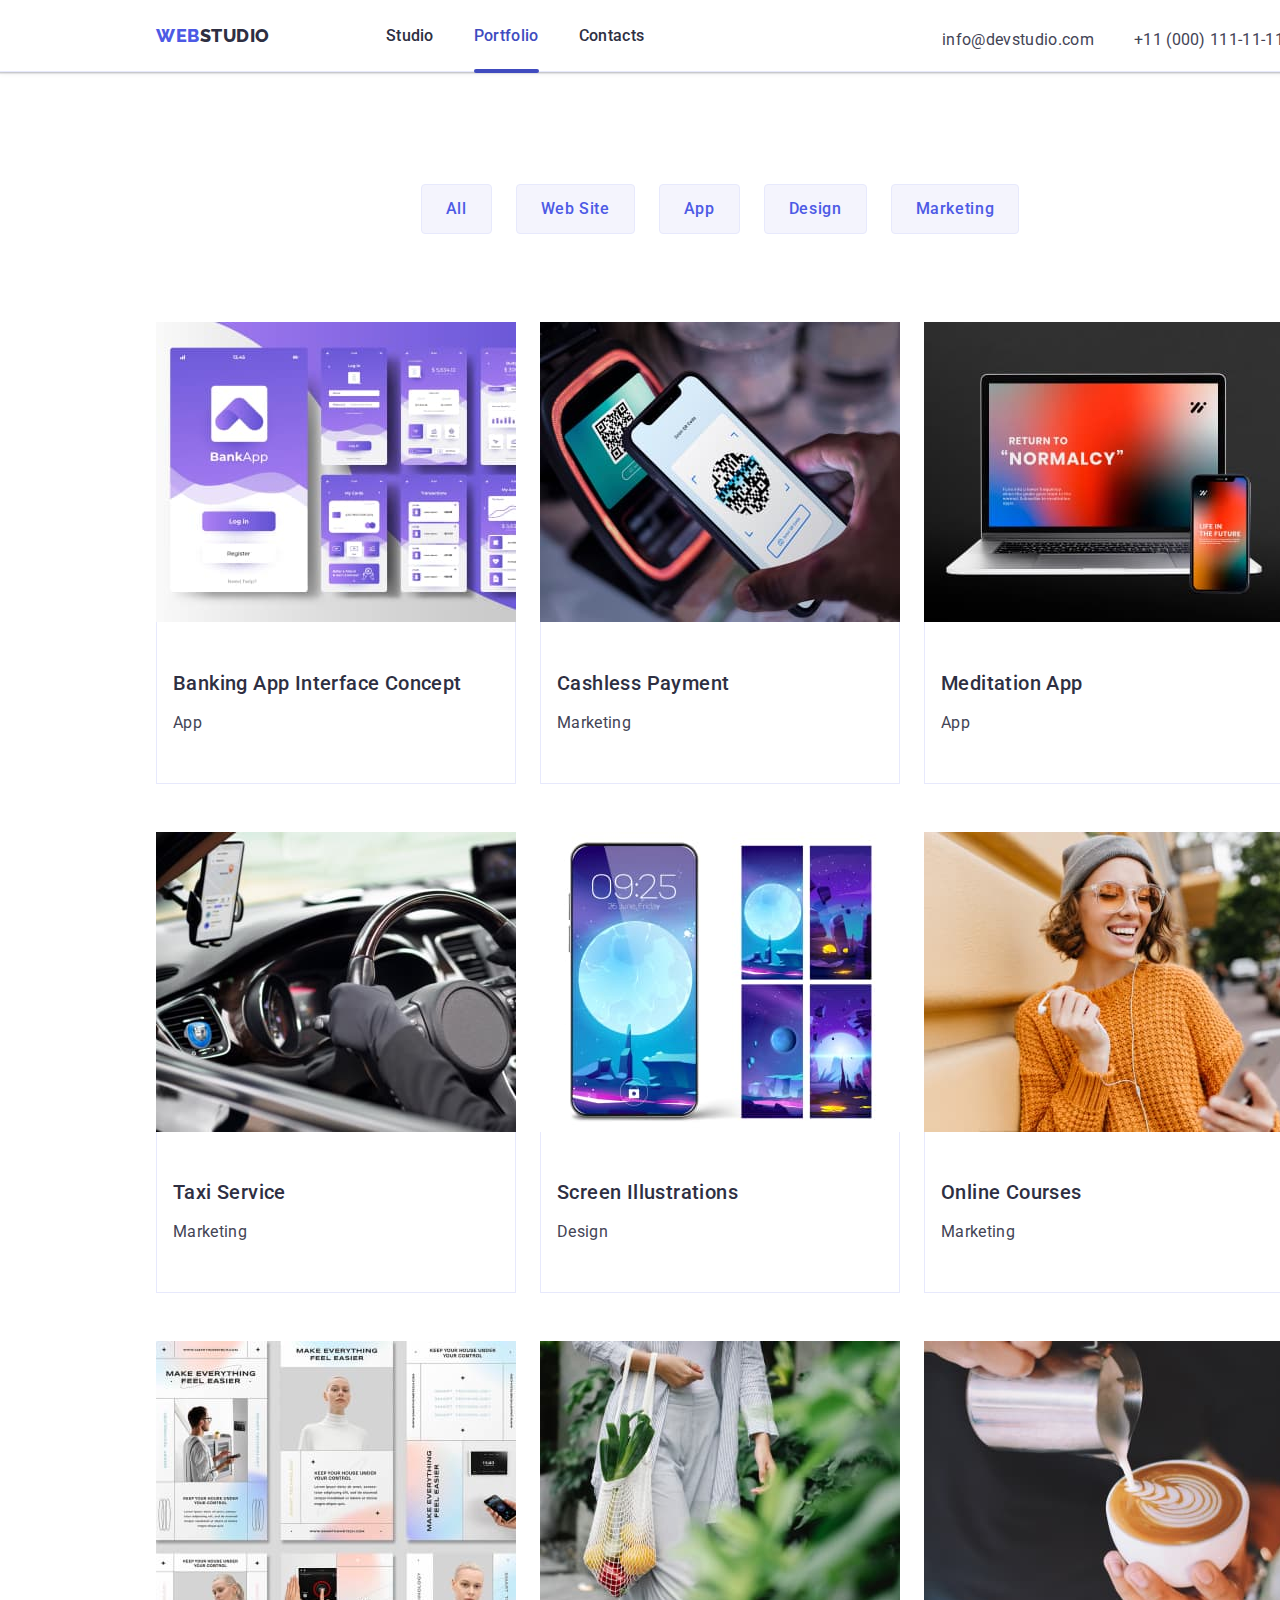
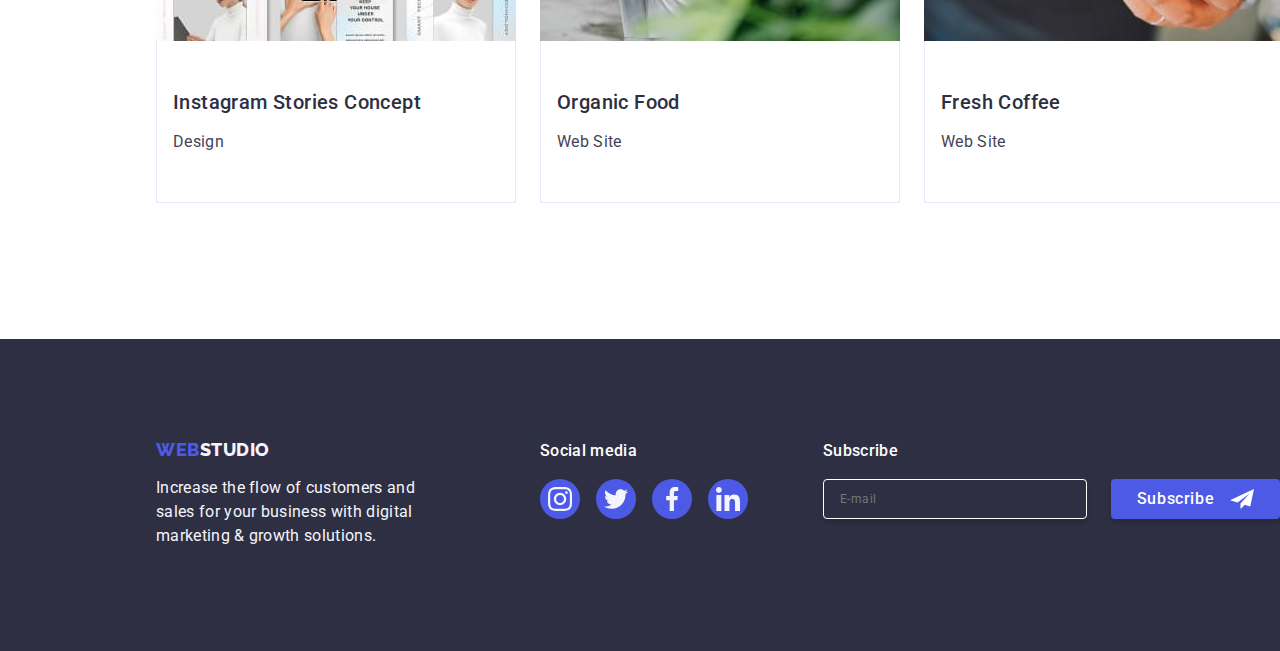
==== commit 4e8855d7: "another smth smth" ====
--- a/portfolio.html
+++ b/portfolio.html
@@ -304,7 +304,7 @@
                   </label>
                   <button class="subscribe-button" type="submit">Subscribe
                      <svg width="24" height="24" class="footer-svg">
-                        <use href="./images/icons.svg#icon-subscribe"></use>
+                        <use href="./images/icons.svg#subscribe-arrow"></use>
                      </svg>
                   </button>
             
--- a/css/style.css
+++ b/css/style.css
@@ -760,7 +760,6 @@
 
 .footer-svg {
    fill: var(--cloud);
-   margin-left: 16px;
    
 }
 
@@ -880,16 +879,15 @@
    transition: border-color 250ms cubic-bezier(0.4, 0, 0.2, 1); 
 }
 
-.contact-form-element:focus {
-   border-color: #4D5AE5;
-}
+
 
 .comment-div{
    margin-bottom: 16px;
+   width: 100%;
    
 }
 
-.contact-form-element-textarea{
+.contact-form-element-textarea {
    resize: none;
    width: 100%;
    height: 120px;
@@ -918,7 +916,6 @@
    font-weight: 400;
    line-height: 14px; 
    letter-spacing: 0.48px;
-   padding: 8px 287px 98px 16px;
    text-transform: capitalize;
    display: flex;
    text-wrap:nowrap;
@@ -937,7 +934,6 @@
 font-weight: 400;
 line-height: 1.17;
 letter-spacing: 0.48px;
-margin-bottom: 4px;
 }
 
 .send-button {
@@ -959,23 +955,12 @@
    height: 56px;
    justify-content: center;
    align-self: center;
-   margin-top: 24px;
+   margin-top: 0;
    cursor: pointer;
    transition: background-color 250ms cubic-bezier(0.4, 0, 0.2, 1);
    border: none;
    min-width: 169px;
 
-}
-
-.form-agreement-text {
-   color: var(--LIGHT-SLATE, #8E8F99);
-   font-family: "Roboto", sans-serif;
-   font-size: 12px;
-   font-style: normal;
-   font-weight: 400;
-   line-height: 14px; 
-   letter-spacing: 0.48px;
-   margin: 0;
 }
 
 .privacy-policy-span {
@@ -1005,38 +990,49 @@
    color: var(--iris);
 }
 
-.privacy-policy-agreement {
+.privacy-policy {
    display: flex;
    gap: 8px;
-   margin-bottom: 24px
-}
-
-.privacy-policy {
-   display: block;
-}
-
-.privacy-policy{
+   margin-bottom: 24px;
+   justify-content: center;
+   align-items: center;
    font-size: 12px;
    line-height: 1.17;
    letter-spacing: 0.04em;
    color: var(--light-slate);
-
-}
+   margin-bottom: 0;
+   justify-content: center;
+   align-items: center;
+}
+
 
 .checkbox-div{
    margin-bottom: 24px;
+   justify-content: center;
+   align-items: center;
 }
 
 .checkbox-input{
+   justify-content: center;
+   align-items: center;
+   margin:0;
 
 
 }
 
 .checkbox-svg{
-
-}
-
-#user-privacy:checked + .privacy-policy .privacy-policy-span {
+   width: 16px;
+   height: 16px;
+   flex-shrink: 0;
+   fill: var(--OCEAN, #404BBF);
+   stroke-width: 1px;
+   stroke: var(--OCEAN, #404BBF);
+   cursor: pointer;
+   fill: transparent;
+}
+
+
+.checkbox-input:checked + .privacy-policy span:first-child{
    background-color: var(--ocean);
    border: none;
    fill: var(--cloud)
@@ -1051,6 +1047,10 @@
    transition: fill 250ms cubic-bezier(0.4, 0, 0.2, 1);
 }
 
+.contact-form-element:focus-within {
+   border-color: var(--iris);
+}
+
 .contact-form-element:focus + .input-svg {
    fill: #4D5AE5;
 }
@@ -1068,13 +1068,12 @@
    line-height: 1.5;
    letter-spacing: 0.32px;
    margin-bottom: 16px;
+   margin-left: 60px;
    margin-top: 0;
    padding: 0;
-   margin: 0;
    padding-inline-start: 0;
    justify-content: center;
    align-items: center;
-   margin-bottom: 16px;
 
 
 }
@@ -1099,7 +1098,6 @@
    height: 56px;
    justify-content: left;
    align-self: center;
-   margin-top: 24px;
 }
 
 .subscribe-input {
@@ -1116,14 +1114,15 @@
    letter-spacing: 0.04em;
    padding-left: 16px;
    color: #ffffff;
+   margin-left: 60px;
+   margin-bottom: 0;
+   
 }
 
 
 .subscribe-button {
    display: flex;
    padding: 8px 24px;
-   justify-content: center;
-   align-items: center;
    gap: 16px;
    border-radius: 4px;
    background: var(--IRIS, #4D5AE5);
@@ -1139,6 +1138,14 @@
    background-color: #4D5AE5;
    border: none;
    border-radius: 4px;
-
-}
-
+   justify-content: center;
+   align-items: center;
+   margin-top: 0;
+}
+
+.subscribe-button:hover,
+.subscribe-button:focus {
+   background: var(--ocean);
+   transition: transform 250ms cubic-bezier(0.4, 0, 0.2, 1);
+}
+
